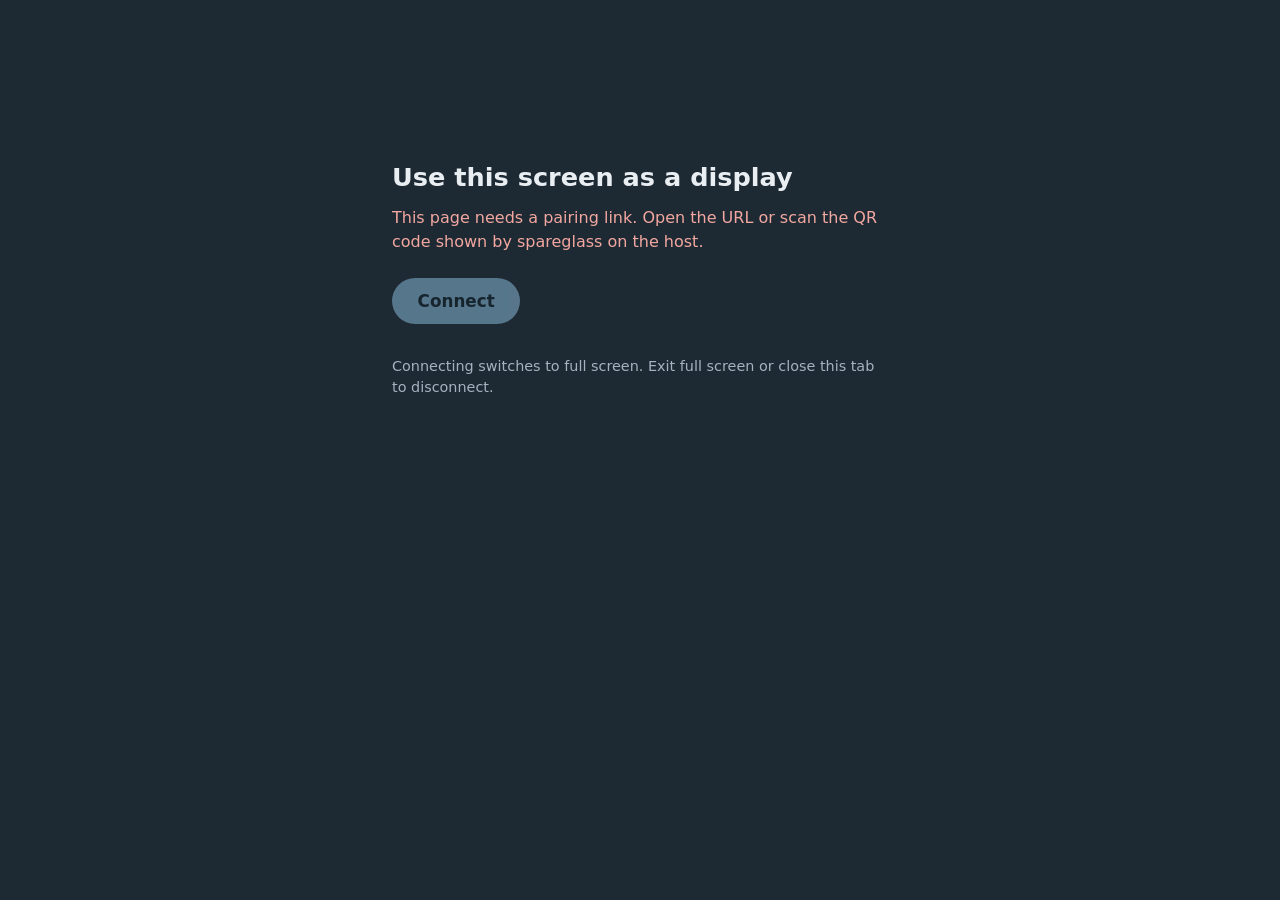
==== web/index.html @ a8df2f4b "Initial scaffold: browser-as-extra-display host in Go CLI (serve/doctor/config), Pion WebRTC signali" ====
<!doctype html>
<html lang="en">
<head>
  <meta charset="utf-8">
  <meta name="viewport" content="width=device-width, initial-scale=1, viewport-fit=cover">
  <meta name="theme-color" content="#1e2a33">
  <title>spareglass</title>
  <link rel="stylesheet" href="style.css">
</head>
<body>
  <video id="screen" autoplay playsinline muted></video>

  <main id="panel">
    <h1>Use this screen as a display</h1>
    <p id="status">Ready to connect.</p>
    <button id="connect" type="button">Connect</button>
    <p class="hint">Connecting switches to full screen. Exit full screen or close this tab to disconnect.</p>
  </main>

  <script src="app.js"></script>
</body>
</html>
---- web/style.css ----
:root {
  --bg: #1e2a33;
  --text: #e9eef2;
  --muted: #a4b3bf;
  --accent: #8fc1e3;
  --accent-text: #10202b;
  --error: #f2a7a0;
  color-scheme: dark;
}

* { box-sizing: border-box; }

html, body {
  margin: 0;
  height: 100%;
  background: var(--bg);
  color: var(--text);
  font-family: system-ui, -apple-system, "Segoe UI", "Hiragino Sans", "Noto Sans JP", sans-serif;
  overflow: hidden;
}

#screen {
  position: fixed;
  inset: 0;
  width: 100%;
  height: 100%;
  object-fit: contain;
  background: #000;
  display: none;
}

body.live #screen { display: block; }
body.live #panel { display: none; }

#panel {
  max-width: 34rem;
  margin: 0 auto;
  padding: calc(env(safe-area-inset-top, 0px) + 18vh) 1.5rem 2rem;
}

h1 {
  font-size: 1.6rem;
  font-weight: 600;
  line-height: 1.25;
  margin: 0 0 0.75rem;
}

#status {
  color: var(--muted);
  line-height: 1.5;
  min-height: 3em;
  margin: 0 0 1.5rem;
}

#status.error { color: var(--error); }

button {
  font: inherit;
  font-weight: 600;
  font-size: 1.05rem;
  padding: 0.8rem 1.6rem;
  border: 0;
  border-radius: 999px;
  background: var(--accent);
  color: var(--accent-text);
  cursor: pointer;
}

button:disabled { opacity: 0.5; cursor: default; }
button:focus-visible { outline: 3px solid var(--text); outline-offset: 3px; }

.hint {
  color: var(--muted);
  font-size: 0.9rem;
  line-height: 1.5;
  margin-top: 2rem;
}
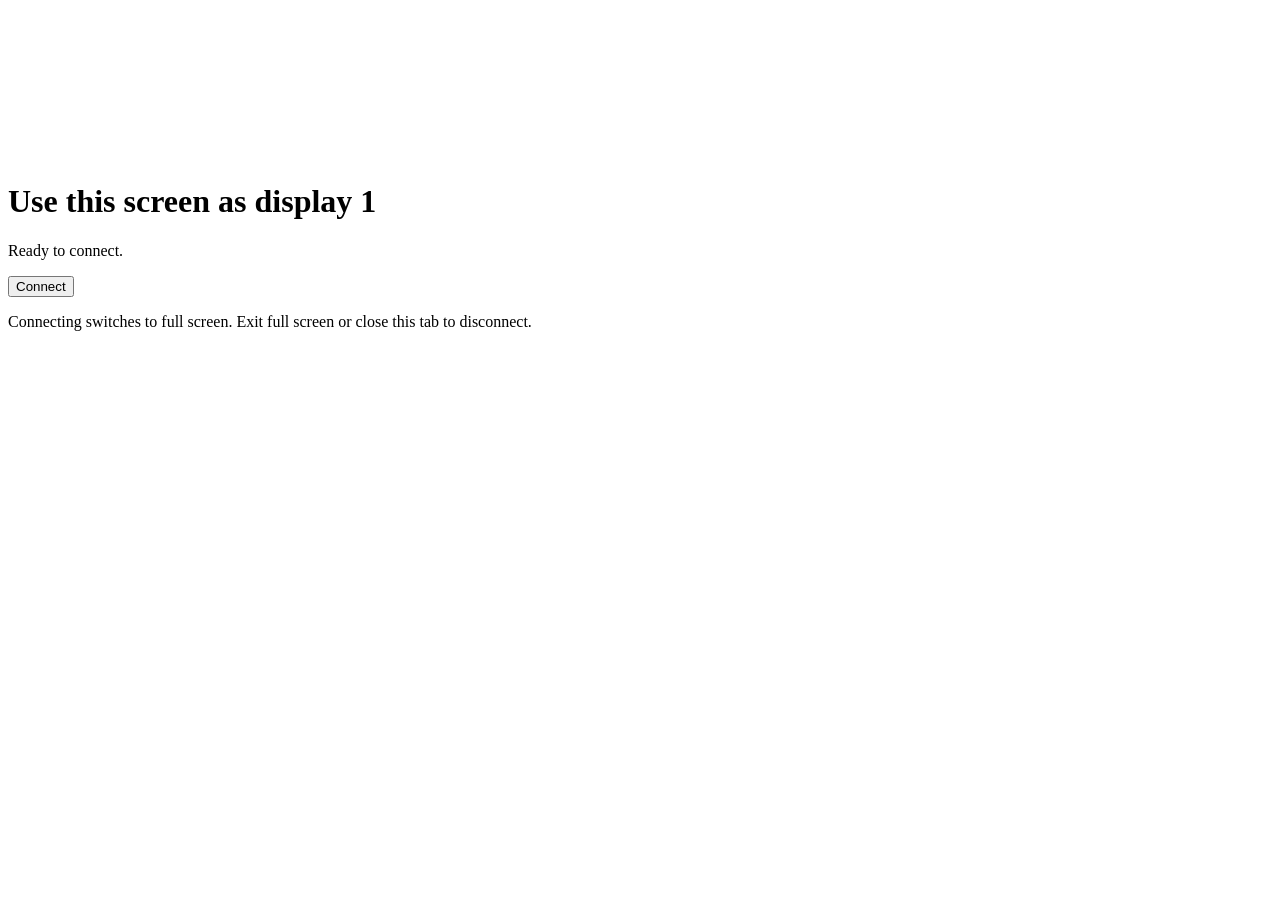
==== commit 88689cc7: "Pair browsers by host approval; short /N URLs on port 80" ====
--- a/web/index.html
+++ b/web/index.html
@@ -5,18 +5,19 @@
   <meta name="viewport" content="width=device-width, initial-scale=1, viewport-fit=cover">
   <meta name="theme-color" content="#1e2a33">
   <title>spareglass</title>
-  <link rel="stylesheet" href="style.css">
+  <link rel="stylesheet" href="/style.css">
 </head>
 <body>
   <video id="screen" autoplay playsinline muted></video>
 
   <main id="panel">
-    <h1>Use this screen as a display</h1>
+    <h1 id="title">Use this screen as display 1</h1>
+    <p id="code" hidden></p>
     <p id="status">Ready to connect.</p>
     <button id="connect" type="button">Connect</button>
     <p class="hint">Connecting switches to full screen. Exit full screen or close this tab to disconnect.</p>
   </main>
 
-  <script src="app.js"></script>
+  <script src="/app.js"></script>
 </body>
 </html>
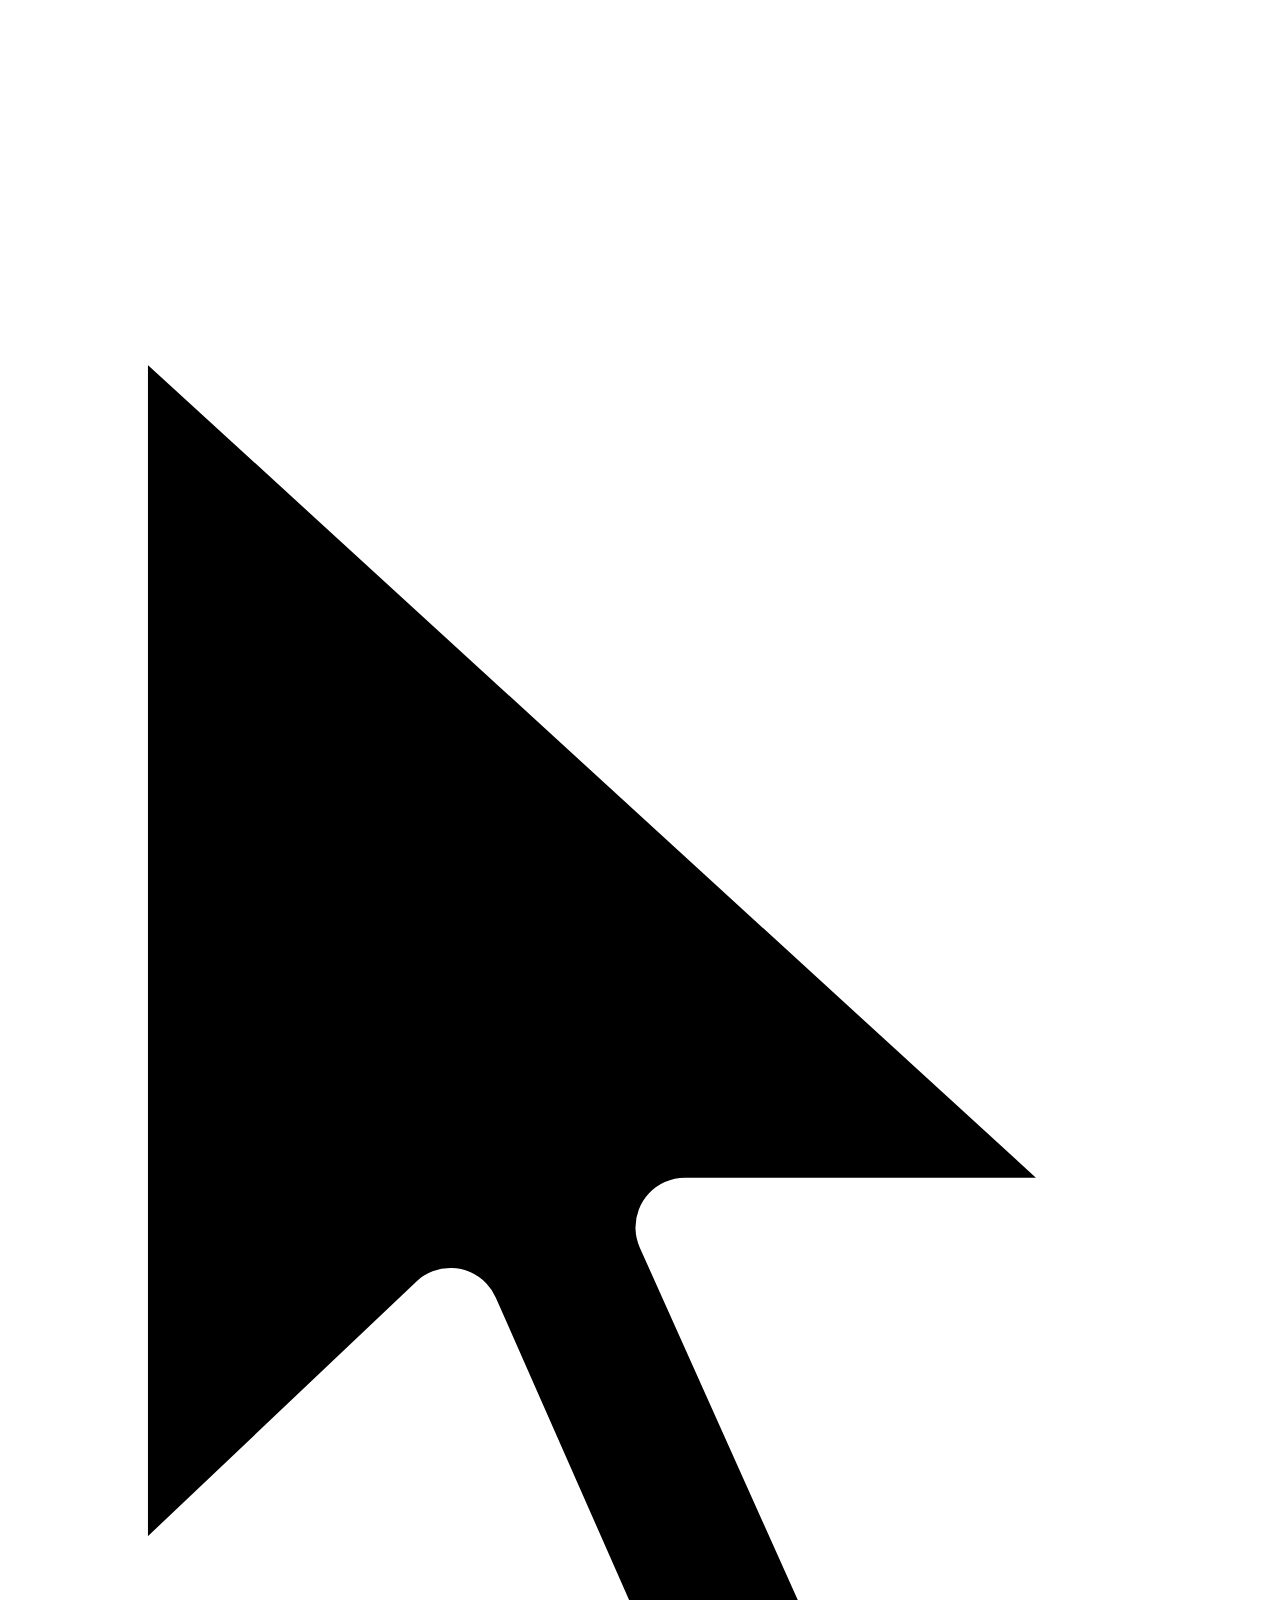
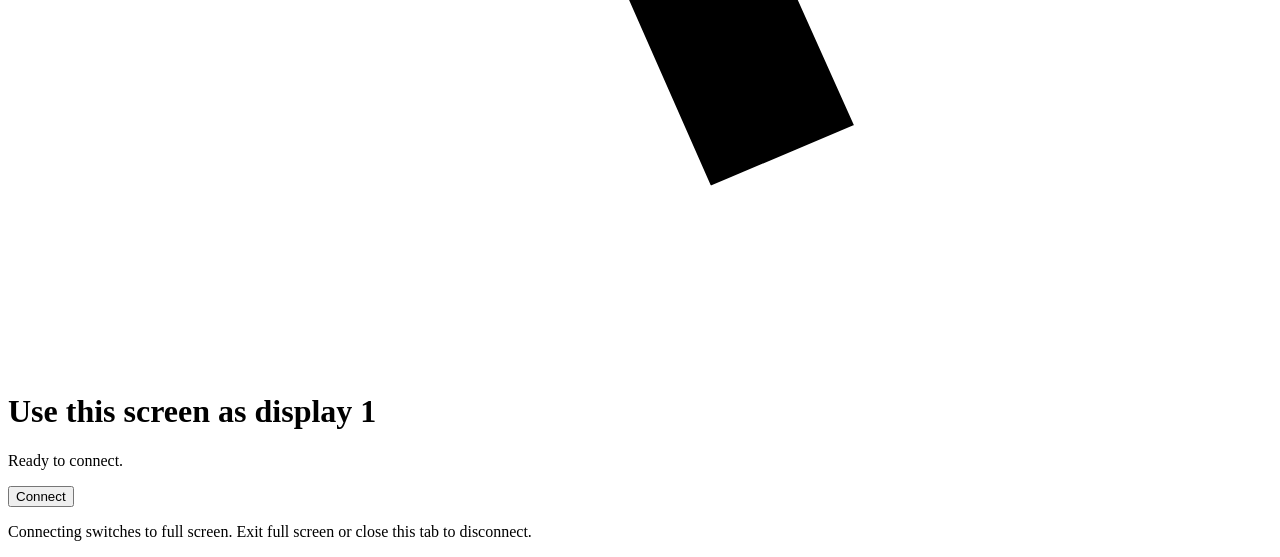
==== commit f4b0bd49: "macOS でカーソルを映像に焼き込まず、ブラウザが映像の上に描く 課題: ScreenCaptureKit で焼き込んだポインターは、映像のフレームが届く間隔でしか動かず、カクつく。host はカー" ====
--- a/web/index.html
+++ b/web/index.html
@@ -9,11 +9,14 @@
 </head>
 <body>
   <video id="screen" autoplay playsinline muted></video>
+  <svg id="cursor" viewBox="0 0 14 20" hidden aria-hidden="true">
+    <path d="M1 1V16.5L4.9 12.8L7.5 18.7L10.1 17.6L7.5 11.8H12.8Z" fill="#000" stroke="#fff" stroke-width="1.1" stroke-linejoin="round"/>
+  </svg>
 
   <main id="panel">
     <h1 id="title">Use this screen as display 1</h1>
-    <p id="code" hidden></p>
-    <p id="status">Ready to connect.</p>
+    <p id="code" hidden aria-live="assertive"></p>
+    <p id="status" role="status">Ready to connect.</p>
     <button id="connect" type="button">Connect</button>
     <p class="hint">Connecting switches to full screen. Exit full screen or close this tab to disconnect.</p>
   </main>
